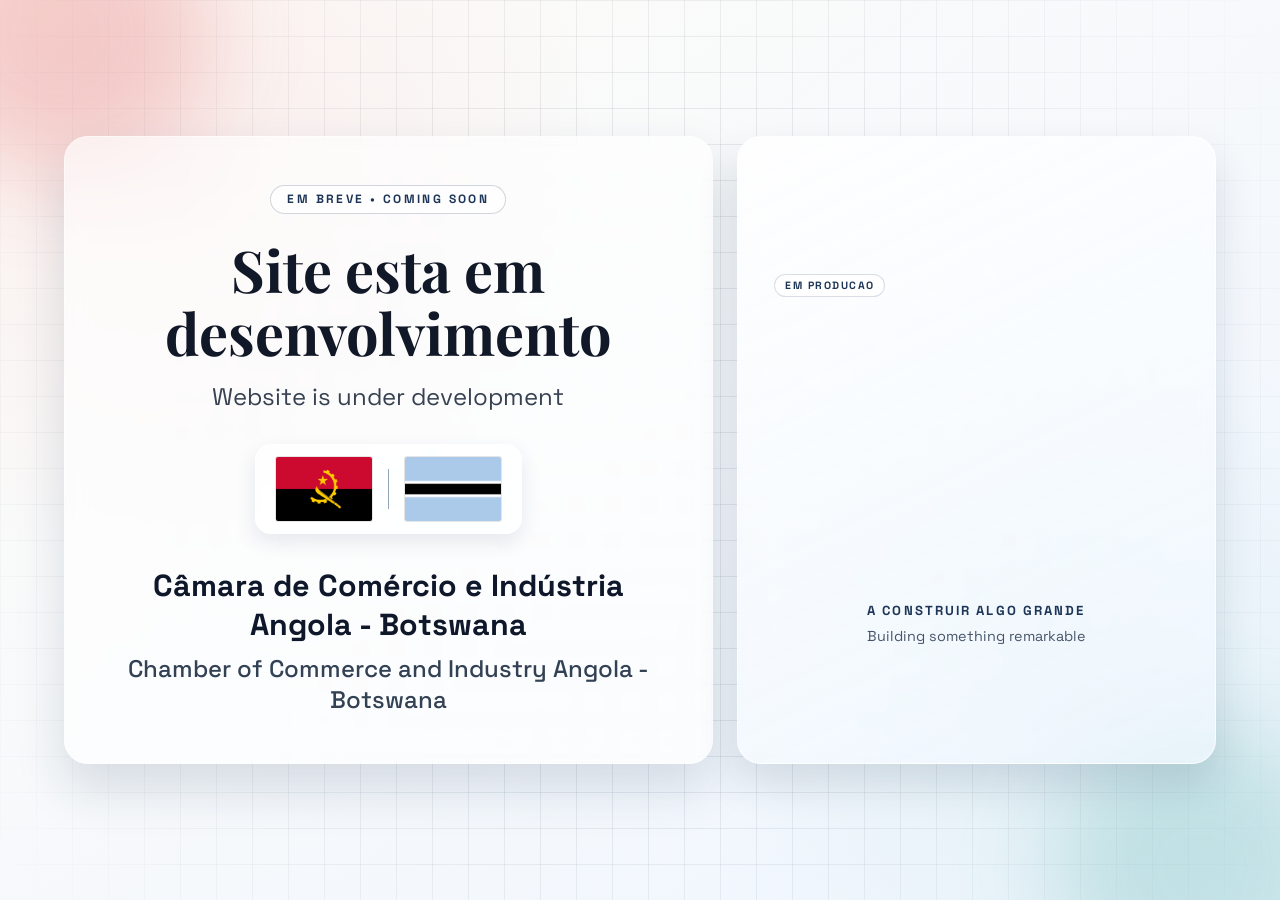
==== index.html @ e1b92c18 "Enviar Enviar" ====
<!doctype html>
<html lang="pt">
  <head>
    <meta charset="UTF-8" />
    <meta name="viewport" content="width=device-width, initial-scale=1.0" />
    <link rel="stylesheet" href="./style.css" />
    <title>Câmara do Comércio e Indústria - Angola & Botswana</title>
  </head>
  <body>
    <main class="page">
      <div class="orb orb-left" aria-hidden="true"></div>
      <div class="orb orb-right" aria-hidden="true"></div>
      <div class="pattern-layer" aria-hidden="true"></div>

      <section class="content-wrap">
        <div class="layout-grid">
          <div class="hero-card fade-up">
            <p class="badge fade-up delay-1">Em Breve • Coming Soon</p>

            <h1 class="app-title fade-up delay-1">Site esta em desenvolvimento</h1>
            <p class="subtitle fade-up delay-2">Website is under development</p>

            <div class="flags-box fade-up delay-2" aria-label="Bandeiras de Angola e Botswana">
              <img src="./assets/angola-flag.png" alt="Bandeira de Angola" class="flag" />
              <span class="divider" aria-hidden="true"></span>
              <img src="./assets/botswana-flag.png" alt="Bandeira do Botswana" class="flag" />
            </div>

            <div class="org-copy fade-up delay-2">
              <p class="org-pt">Câmara de Comércio e Indústria Angola - Botswana</p>
              <p class="org-en">Chamber of Commerce and Industry Angola - Botswana</p>
            </div>
          </div>

          <aside class="construction-card fade-up delay-2" aria-label="Animacao de construcao do site">
            <div class="video-shell">
              <video
                src="./assets/construction.mp4"
                autoplay
                muted
                loop
                playsinline
                class="construction-video"
                aria-label="Ambiente visual de construcao"
              ></video>
              <div class="video-vignette" aria-hidden="true"></div>
              <span class="video-chip">Em producao</span>
            </div>

            <p class="card-title">A construir algo grande</p>
            <p class="card-subtitle">Building something remarkable</p>
          </aside>
        </div>
      </section>
    </main>
  </body>
</html>
---- style.css ----
@import url('https://fonts.googleapis.com/css2?family=Playfair+Display:wght@600;700&family=Space+Grotesk:wght@400;500;700&display=swap');

:root {
  color-scheme: light;
  --bg-a: #fefcf8;
  --bg-b: #eff6ff;
  --ink: #111827;
}

* {
  box-sizing: border-box;
}

html,
body {
  min-height: 100%;
}

body {
  margin: 0;
  font-family: 'Space Grotesk', 'Segoe UI', sans-serif;
  color: var(--ink);
  background:
    radial-gradient(circle at 14% 18%, #d6282810 0, transparent 32%),
    radial-gradient(circle at 84% 78%, #2a9d8f14 0, transparent 30%),
    linear-gradient(145deg, var(--bg-a), var(--bg-b));
}

.page {
  position: relative;
  min-height: 100vh;
  overflow: hidden;
  padding: 2.5rem 1.5rem;
}

.content-wrap {
  max-width: 72rem;
  margin: 0 auto;
  min-height: calc(100vh - 5rem);
  display: flex;
  align-items: center;
  justify-content: center;
}

.layout-grid {
  width: 100%;
  display: grid;
  gap: 1.5rem;
  grid-template-columns: 1.15fr 0.85fr;
}

.hero-card {
  width: 100%;
  border-radius: 1.5rem;
  border: 1px solid rgba(255, 255, 255, 0.5);
  background: rgba(255, 255, 255, 0.65);
  padding: 3rem;
  text-align: center;
  box-shadow: 0 24px 50px rgba(29, 53, 87, 0.15);
  backdrop-filter: blur(10px);
}

.badge {
  display: inline-block;
  margin: 0;
  border-radius: 999px;
  border: 1px solid rgba(29, 53, 87, 0.2);
  background: rgba(255, 255, 255, 0.7);
  padding: 0.35rem 1rem;
  font-size: 0.75rem;
  font-weight: 700;
  letter-spacing: 0.2em;
  text-transform: uppercase;
  color: #1d3557;
}

.app-title {
  margin: 1.5rem 0 0;
  font-family: 'Playfair Display', Georgia, serif;
  font-weight: 700;
  font-size: clamp(2rem, 4.5vw, 3.75rem);
  line-height: 1.1;
}

.subtitle {
  margin: 1rem 0 0;
  font-size: clamp(1.1rem, 2.1vw, 1.5rem);
  color: #374151;
}

.flags-box {
  margin: 2rem auto 0;
  width: fit-content;
  display: flex;
  align-items: center;
  justify-content: center;
  gap: 1rem;
  border-radius: 1rem;
  border: 1px solid rgba(255, 255, 255, 0.7);
  background: rgba(255, 255, 255, 0.7);
  padding: 0.75rem 1.25rem;
  box-shadow: 0 8px 20px rgba(29, 53, 87, 0.1);
}

.flag {
  width: auto;
  height: 4rem;
  border-radius: 0.12rem;
  box-shadow: 0 0 0 1px rgba(0, 0, 0, 0.1);
}

.divider {
  width: 1px;
  height: 2.5rem;
  background: #94a3b8;
}

.org-copy {
  margin-top: 2rem;
}

.org-pt {
  margin: 0;
  font-size: clamp(1.2rem, 2.6vw, 1.9rem);
  font-weight: 700;
  color: #0f172a;
}

.org-en {
  margin: 0.6rem 0 0;
  font-size: clamp(1rem, 2.2vw, 1.5rem);
  font-weight: 500;
  color: #334155;
}

.construction-card {
  display: flex;
  flex-direction: column;
  justify-content: center;
  align-items: center;
  border: 1px solid rgba(255, 255, 255, 0.65);
  border-radius: 1.5rem;
  background: linear-gradient(155deg, rgba(255, 255, 255, 0.85), rgba(241, 248, 255, 0.75));
  padding: 1.5rem;
  box-shadow: 0 20px 40px rgba(29, 53, 87, 0.14);
  backdrop-filter: blur(8px);
}

.video-shell {
  position: relative;
  width: 100%;
  margin-top: 0.4rem;
  border-radius: 1rem;
  overflow: hidden;
}

.construction-video {
  display: block;
  width: 100%;
  height: 320px;
  object-fit: cover;
  filter: saturate(1.04) contrast(1.06) brightness(0.9);
  transform: scale(1.02);
}

.video-vignette {
  position: absolute;
  inset: 0;
  pointer-events: none;
}

.video-chip {
  position: absolute;
  left: 0.8rem;
  top: 0.8rem;
  display: inline-block;
  border-radius: 999px;
  padding: 0.24rem 0.62rem;
  background: rgba(255, 255, 255, 0.88);
  border: 1px solid rgba(29, 53, 87, 0.16);
  font-size: 0.66rem;
  font-weight: 700;
  letter-spacing: 0.14em;
  text-transform: uppercase;
  color: #1d3557;
}

.card-title {
  margin: 1.25rem 0 0;
  font-size: 0.82rem;
  font-weight: 700;
  letter-spacing: 0.16em;
  text-transform: uppercase;
  color: #1d3557;
}

.card-subtitle {
  margin: 0.5rem 0 0;
  font-size: 0.9rem;
  color: #475569;
}

.pattern-layer {
  position: absolute;
  inset: 0;
  pointer-events: none;
  background-image:
    linear-gradient(to right, rgba(9, 30, 52, 0.08) 1px, transparent 1px),
    linear-gradient(to bottom, rgba(9, 30, 52, 0.08) 1px, transparent 1px);
  background-size: 36px 36px;
  mask-image: radial-gradient(circle at center, black 45%, transparent 100%);
}

.orb {
  position: absolute;
  width: 18rem;
  height: 18rem;
  border-radius: 50%;
  filter: blur(48px);
  animation: orbFloat 8s ease-in-out infinite;
}

.orb-left {
  top: -7rem;
  left: -5rem;
  background: rgba(214, 40, 40, 0.2);
}

.orb-right {
  bottom: -7rem;
  right: -4rem;
  background: rgba(42, 157, 143, 0.2);
  animation-delay: 1.2s;
}

.fade-up {
  animation: riseIn 0.7s ease-out both;
}

.delay-1 {
  animation-delay: 0.15s;
}

.delay-2 {
  animation-delay: 0.3s;
}

@keyframes riseIn {
  from {
    opacity: 0;
    transform: translateY(16px);
  }

  to {
    opacity: 1;
    transform: translateY(0);
  }
}

@keyframes orbFloat {
  0%,
  100% {
    transform: translateY(0) scale(1);
  }

  50% {
    transform: translateY(-10px) scale(1.03);
  }
}

@media (max-width: 1024px) {
  .layout-grid {
    grid-template-columns: 1fr;
  }

  .construction-video {
    height: 250px;
  }
}

@media (max-width: 768px) {
  .page {
    padding: 1.2rem 1rem;
  }

  .content-wrap {
    min-height: auto;
  }

  .hero-card {
    padding: 2rem 1.2rem;
  }

  .flag {
    height: 3rem;
  }

  .divider {
    height: 2rem;
  }
}
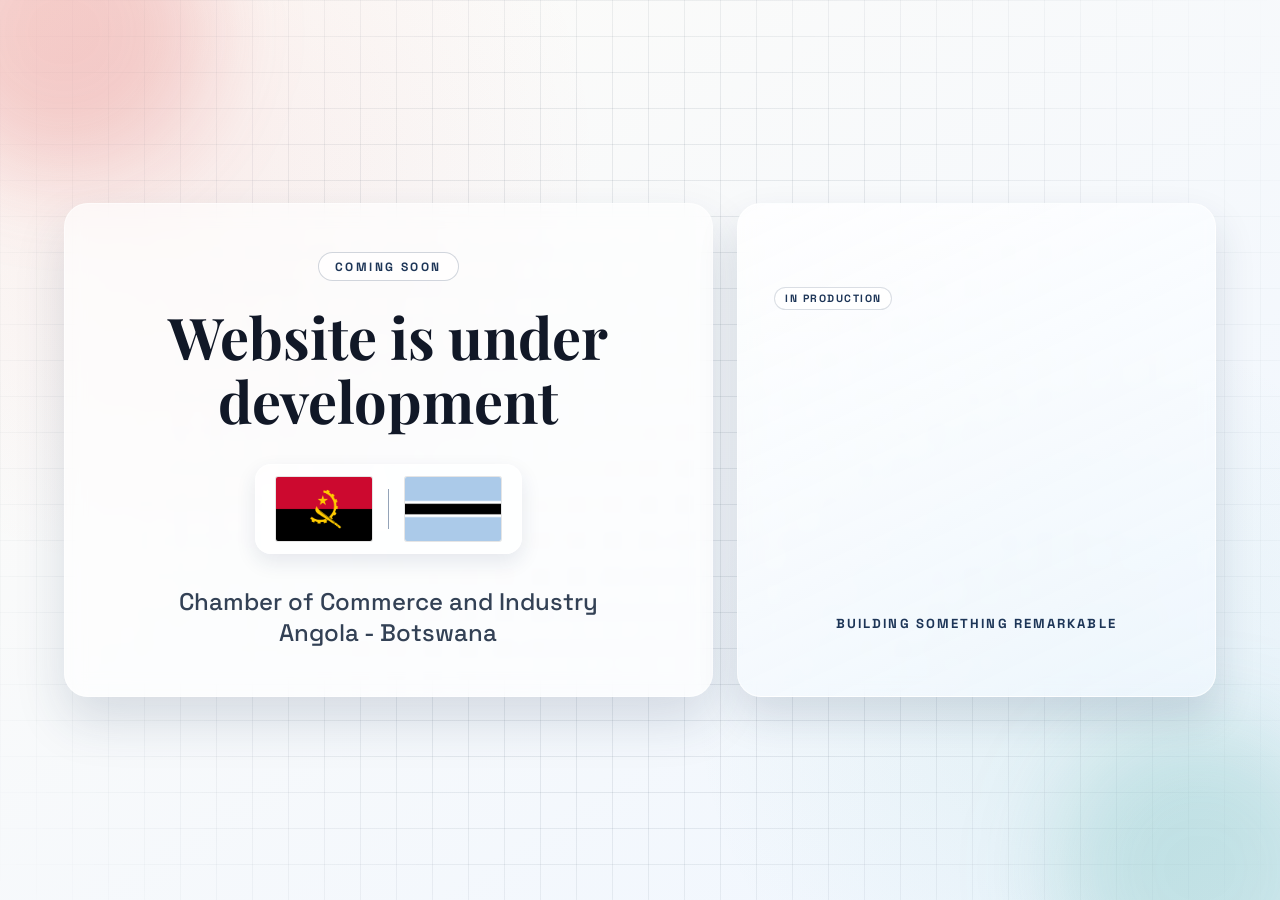
==== commit 9bff453e: "feat: added translations" ====
--- a/index.html
+++ b/index.html
@@ -4,7 +4,7 @@
     <meta charset="UTF-8" />
     <meta name="viewport" content="width=device-width, initial-scale=1.0" />
     <link rel="stylesheet" href="./style.css" />
-    <title>Câmara do Comércio e Indústria - Angola & Botswana</title>
+    <title t-id="app-title"></title>
   </head>
   <body>
     <main class="page">
@@ -15,10 +15,9 @@
       <section class="content-wrap">
         <div class="layout-grid">
           <div class="hero-card fade-up">
-            <p class="badge fade-up delay-1">Em Breve • Coming Soon</p>
+            <p class="badge fade-up delay-1" t-id="coming-soon"></p>
 
-            <h1 class="app-title fade-up delay-1">Site esta em desenvolvimento</h1>
-            <p class="subtitle fade-up delay-2">Website is under development</p>
+            <h1 class="app-title fade-up delay-1" t-id="website-under-development"></h1>
 
             <div class="flags-box fade-up delay-2" aria-label="Bandeiras de Angola e Botswana">
               <img src="./assets/angola-flag.png" alt="Bandeira de Angola" class="flag" />
@@ -27,8 +26,8 @@
             </div>
 
             <div class="org-copy fade-up delay-2">
-              <p class="org-pt">Câmara de Comércio e Indústria Angola - Botswana</p>
-              <p class="org-en">Chamber of Commerce and Industry Angola - Botswana</p>
+              <p class="org-en"><span t-id="cci"></span>
+                <br /> <span class="angola">Angola</span> - <span class="botswana">Botswana</span></p>
             </div>
           </div>
 
@@ -44,14 +43,14 @@
                 aria-label="Ambiente visual de construcao"
               ></video>
               <div class="video-vignette" aria-hidden="true"></div>
-              <span class="video-chip">Em producao</span>
+              <span class="video-chip" t-id="in-production"></span>
             </div>
 
-            <p class="card-title">A construir algo grande</p>
-            <p class="card-subtitle">Building something remarkable</p>
+            <p class="card-title" t-id="building-something-remarkable"></p>
           </aside>
         </div>
       </section>
     </main>
+    <script type="module" src="script.js"></script>
   </body>
 </html>
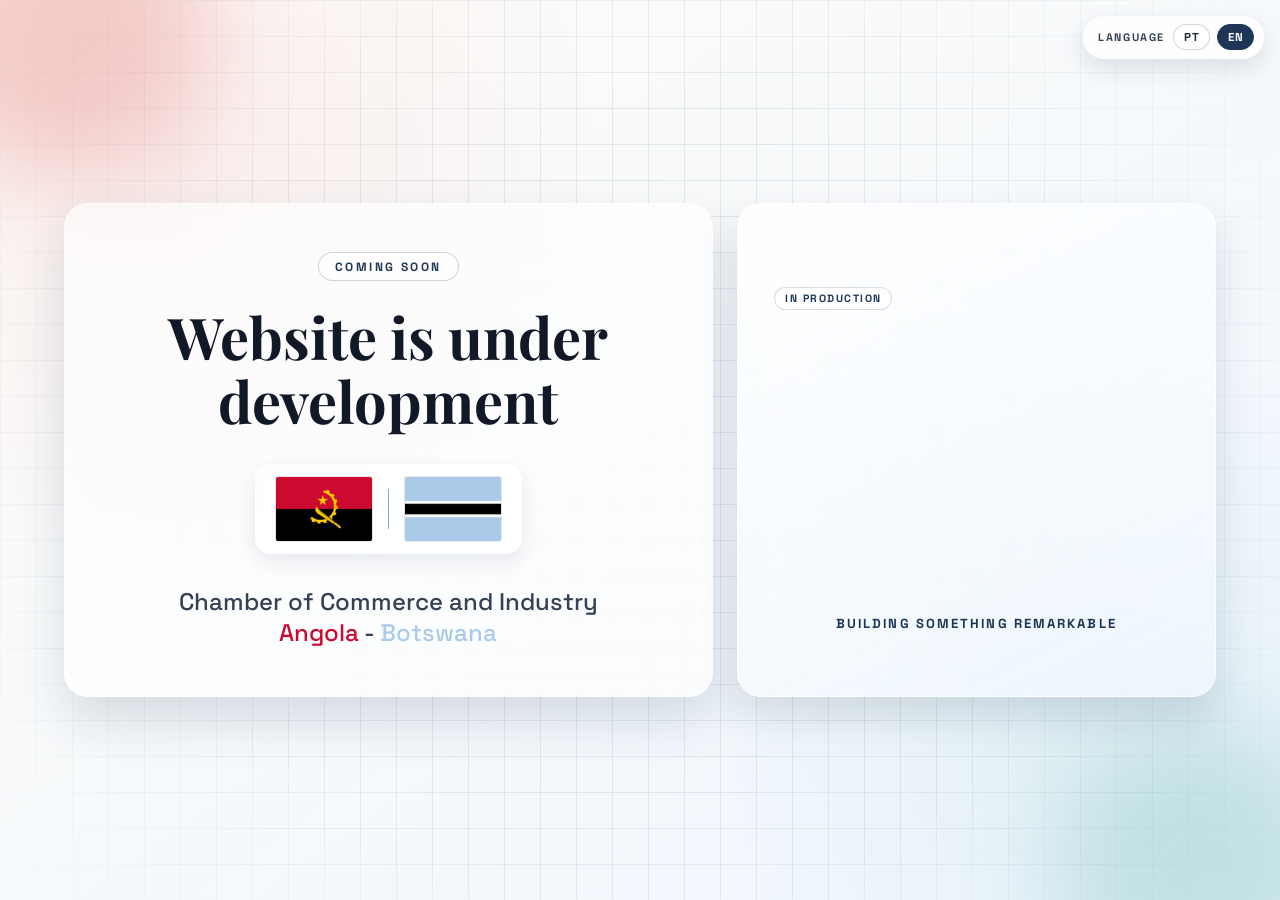
==== commit ee842dd8: "feat: improve translations and added language switcher" ====
--- a/index.html
+++ b/index.html
@@ -8,6 +8,12 @@
   </head>
   <body>
     <main class="page">
+      <div class="lang-switch fade-up" role="group">
+        <span class="lang-label" t-id="language"></span>
+        <button type="button" class="lang-btn" data-lang="pt" aria-pressed="false">PT</button>
+        <button type="button" class="lang-btn" data-lang="en" aria-pressed="false">EN</button>
+      </div>
+
       <div class="orb orb-left" aria-hidden="true"></div>
       <div class="orb orb-right" aria-hidden="true"></div>
       <div class="pattern-layer" aria-hidden="true"></div>
@@ -19,10 +25,10 @@
 
             <h1 class="app-title fade-up delay-1" t-id="website-under-development"></h1>
 
-            <div class="flags-box fade-up delay-2" aria-label="Bandeiras de Angola e Botswana">
-              <img src="./assets/angola-flag.png" alt="Bandeira de Angola" class="flag" />
+            <div class="flags-box fade-up delay-2">
+              <img src="./assets/angola-flag.png" class="flag"  />
               <span class="divider" aria-hidden="true"></span>
-              <img src="./assets/botswana-flag.png" alt="Bandeira do Botswana" class="flag" />
+              <img src="./assets/botswana-flag.png" class="flag" />
             </div>
 
             <div class="org-copy fade-up delay-2">
@@ -31,7 +37,7 @@
             </div>
           </div>
 
-          <aside class="construction-card fade-up delay-2" aria-label="Animacao de construcao do site">
+          <aside class="construction-card fade-up delay-2">
             <div class="video-shell">
               <video
                 src="./assets/construction.mp4"
@@ -40,7 +46,6 @@
                 loop
                 playsinline
                 class="construction-video"
-                aria-label="Ambiente visual de construcao"
               ></video>
               <div class="video-vignette" aria-hidden="true"></div>
               <span class="video-chip" t-id="in-production"></span>
--- a/style.css
+++ b/style.css
@@ -31,6 +31,56 @@
   min-height: 100vh;
   overflow: hidden;
   padding: 2.5rem 1.5rem;
+}
+
+.lang-switch {
+  position: absolute;
+  top: 1rem;
+  right: 1rem;
+  z-index: 3;
+  display: flex;
+  align-items: center;
+  gap: 0.45rem;
+  padding: 0.45rem 0.55rem;
+  border-radius: 999px;
+  border: 1px solid rgba(255, 255, 255, 0.72);
+  background: rgba(255, 255, 255, 0.82);
+  box-shadow: 0 10px 24px rgba(29, 53, 87, 0.13);
+  backdrop-filter: blur(8px);
+}
+
+.lang-label {
+  margin: 0 0.1rem 0 0.35rem;
+  font-size: 0.68rem;
+  font-weight: 700;
+  letter-spacing: 0.14em;
+  text-transform: uppercase;
+  color: #334155;
+}
+
+.lang-btn {
+  border: 1px solid rgba(29, 53, 87, 0.2);
+  background: rgba(255, 255, 255, 0.85);
+  color: #1f2937;
+  border-radius: 999px;
+  min-width: 2.3rem;
+  padding: 0.32rem 0.6rem;
+  font-family: inherit;
+  font-size: 0.72rem;
+  font-weight: 700;
+  letter-spacing: 0.05em;
+  cursor: pointer;
+  transition: all 0.2s ease;
+}
+
+.lang-btn:hover {
+  background: #f8fafc;
+}
+
+.lang-btn.active {
+  background: #1d3557;
+  color: #f8fafc;
+  border-color: #1d3557;
 }
 
 .content-wrap {
@@ -200,6 +250,15 @@
   color: #475569;
 }
 
+.angola {
+
+  color: #cc092f;
+
+}
+.botswana {
+  color: #abcae9;
+
+}
 .pattern-layer {
   position: absolute;
   inset: 0;
@@ -283,6 +342,12 @@
     padding: 1.2rem 1rem;
   }
 
+  .lang-switch {
+    position: static;
+    margin: 0 auto 0.9rem;
+    width: fit-content;
+  }
+
   .content-wrap {
     min-height: auto;
   }
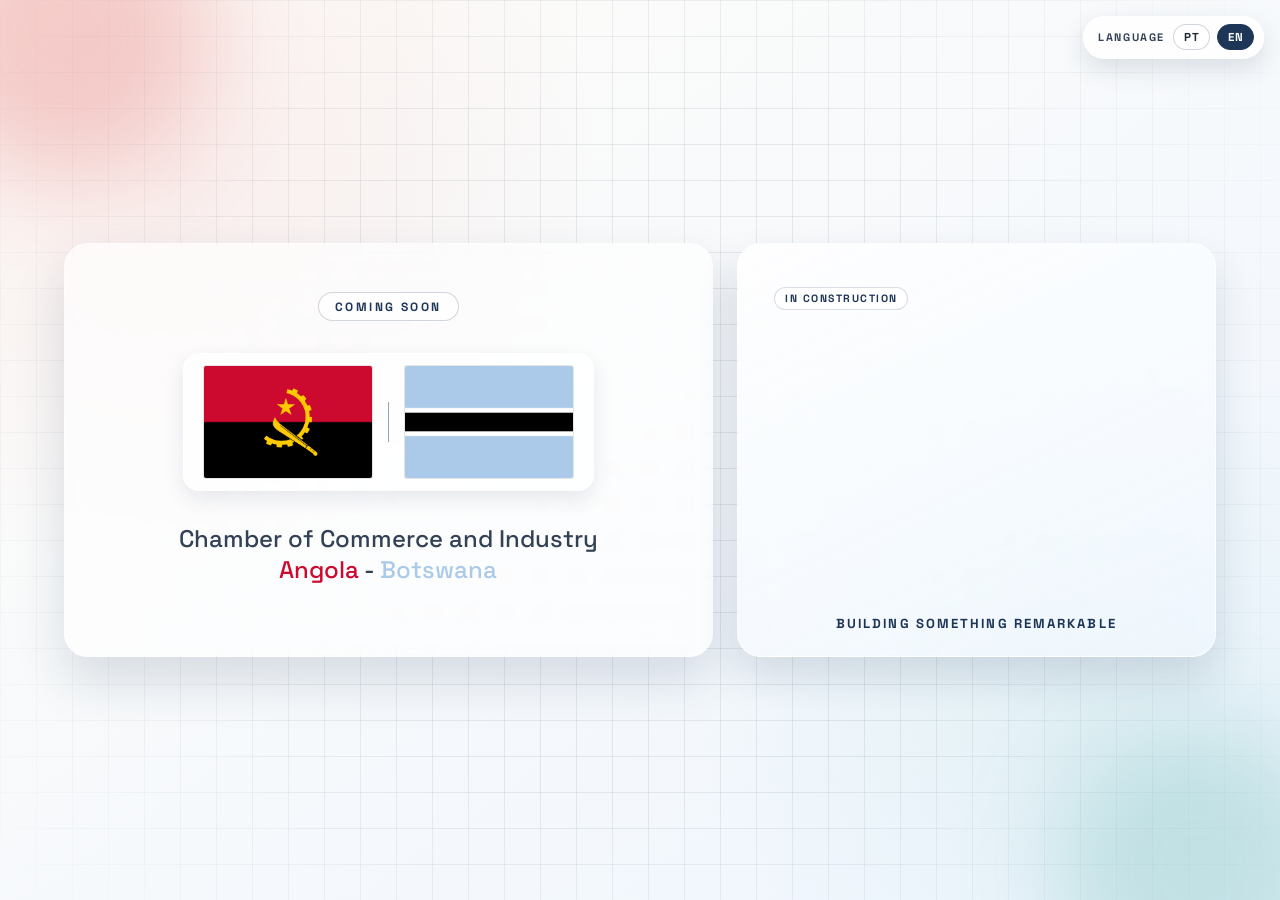
==== commit b8cbfea3: "Merge pull request #2 from sukuasoft/main Feat: Removed title and update size flag" ====
--- a/index.html
+++ b/index.html
@@ -22,9 +22,6 @@
         <div class="layout-grid">
           <div class="hero-card fade-up">
             <p class="badge fade-up delay-1" t-id="coming-soon"></p>
-
-            <h1 class="app-title fade-up delay-1" t-id="website-under-development"></h1>
-
             <div class="flags-box fade-up delay-2">
               <img src="./assets/angola-flag.png" class="flag"  />
               <span class="divider" aria-hidden="true"></span>
@@ -48,7 +45,7 @@
                 class="construction-video"
               ></video>
               <div class="video-vignette" aria-hidden="true"></div>
-              <span class="video-chip" t-id="in-production"></span>
+              <span class="video-chip" t-id="in-construction"></span>
             </div>
 
             <p class="card-title" t-id="building-something-remarkable"></p>
--- a/style.css
+++ b/style.css
@@ -154,7 +154,7 @@
 
 .flag {
   width: auto;
-  height: 4rem;
+  height: 7rem;
   border-radius: 0.12rem;
   box-shadow: 0 0 0 1px rgba(0, 0, 0, 0.1);
 }
@@ -357,7 +357,7 @@
   }
 
   .flag {
-    height: 3rem;
+    height: 4rem;
   }
 
   .divider {
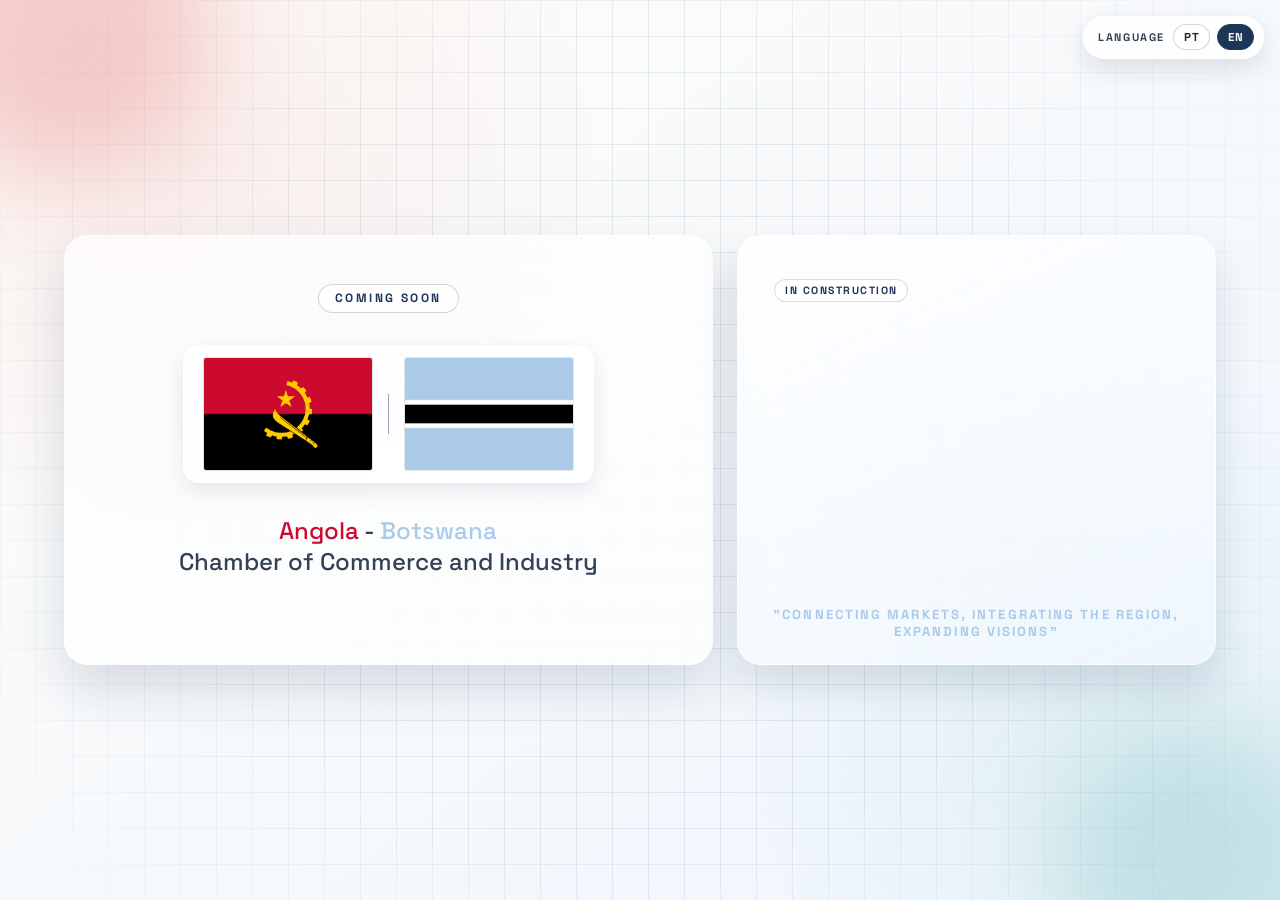
==== commit 2e39bd2b: "Merge pull request #3 from sukuasoft/main Feat: Update Title and Styles by Language" ====
--- a/index.html
+++ b/index.html
@@ -29,8 +29,11 @@
             </div>
 
             <div class="org-copy fade-up delay-2">
-              <p class="org-en"><span t-id="cci"></span>
-                <br /> <span class="angola">Angola</span> - <span class="botswana">Botswana</span></p>
+            
+              <p class="org-en">
+            <span class="angola">Angola</span> - <span class="botswana">Botswana</span>
+                   <br />
+              <span t-id="cci"></span></p>
             </div>
           </div>
 
@@ -48,11 +51,11 @@
               <span class="video-chip" t-id="in-construction"></span>
             </div>
 
-            <p class="card-title" t-id="building-something-remarkable"></p>
+          <p class="card-title" t-id="tagline"></p>
           </aside>
         </div>
       </section>
     </main>
     <script type="module" src="script.js"></script>
   </body>
-</html>
+</html>
--- a/style.css
+++ b/style.css
@@ -237,11 +237,21 @@
 
 .card-title {
   margin: 1.25rem 0 0;
+  text-align: center;
   font-size: 0.82rem;
   font-weight: 700;
   letter-spacing: 0.16em;
   text-transform: uppercase;
   color: #1d3557;
+  transition: color 0.2s ease;
+}
+
+body.lang-pt .card-title {
+  color: #cc092f;
+}
+
+body.lang-en .card-title {
+  color: #abcae9;
 }
 
 .card-subtitle {
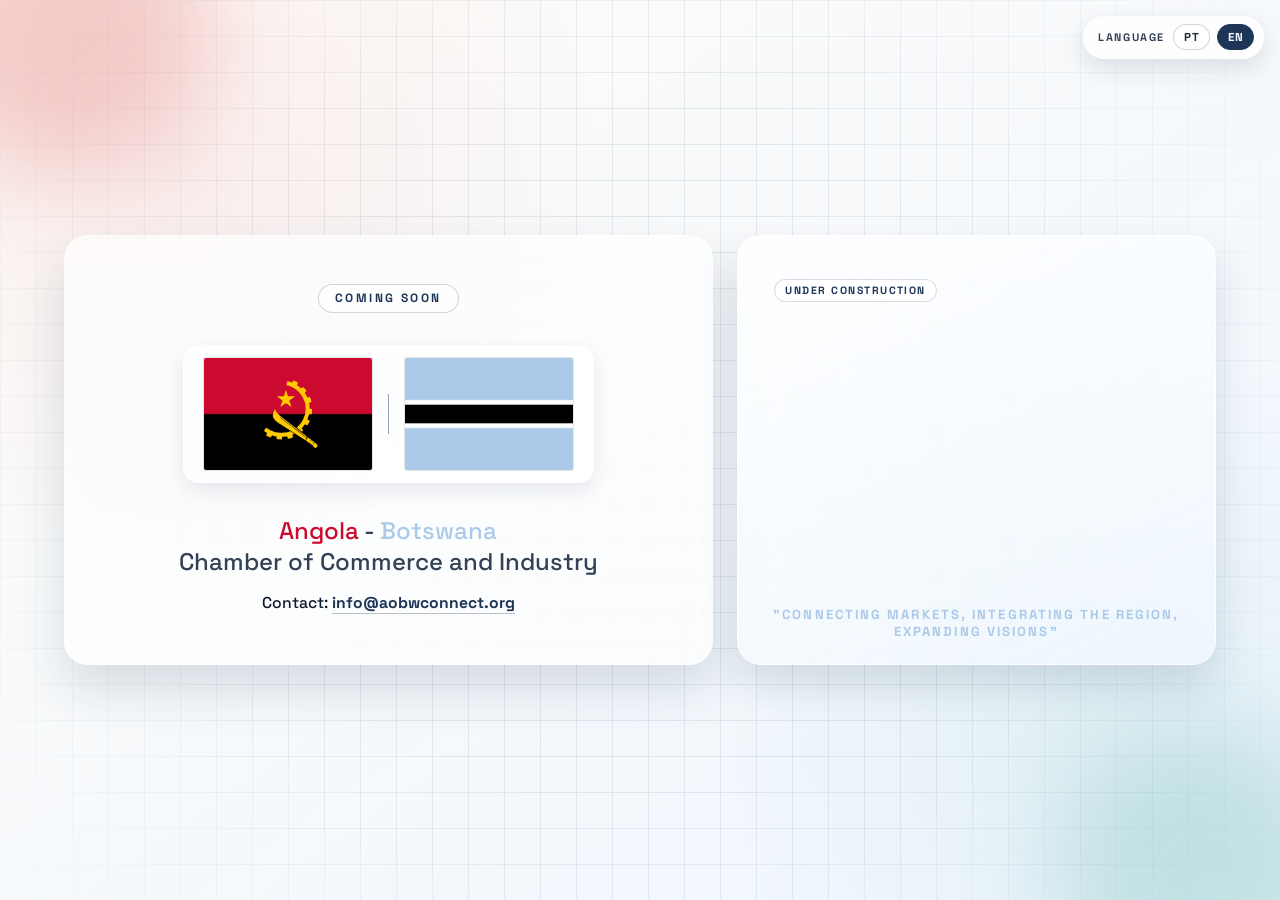
==== commit 4ee0456c: "Merge pull request #4 from sukuasoft/main Feat: Added email contact" ====
--- a/index.html
+++ b/index.html
@@ -34,6 +34,10 @@
             <span class="angola">Angola</span> - <span class="botswana">Botswana</span>
                    <br />
               <span t-id="cci"></span></p>
+              <p class="contact-info">
+                <span t-id="contact"></span>
+                <a class="contact-link" href="mailto:info@aobwconnect.org">info@aobwconnect.org</a>
+              </p>
             </div>
           </div>
 
--- a/style.css
+++ b/style.css
@@ -183,6 +183,25 @@
   color: #334155;
 }
 
+.contact-info {
+  margin: 1rem 0 0;
+  font-size: 0.98rem;
+  font-weight: 500;
+  color: #0f172a;
+}
+
+.contact-link {
+  color: #1d3557;
+  font-weight: 700;
+  text-decoration: none;
+  border-bottom: 1px solid rgba(29, 53, 87, 0.3);
+}
+
+.contact-link:hover {
+  color: #0b5cab;
+  border-bottom-color: rgba(11, 92, 171, 0.45);
+}
+
 .construction-card {
   display: flex;
   flex-direction: column;
